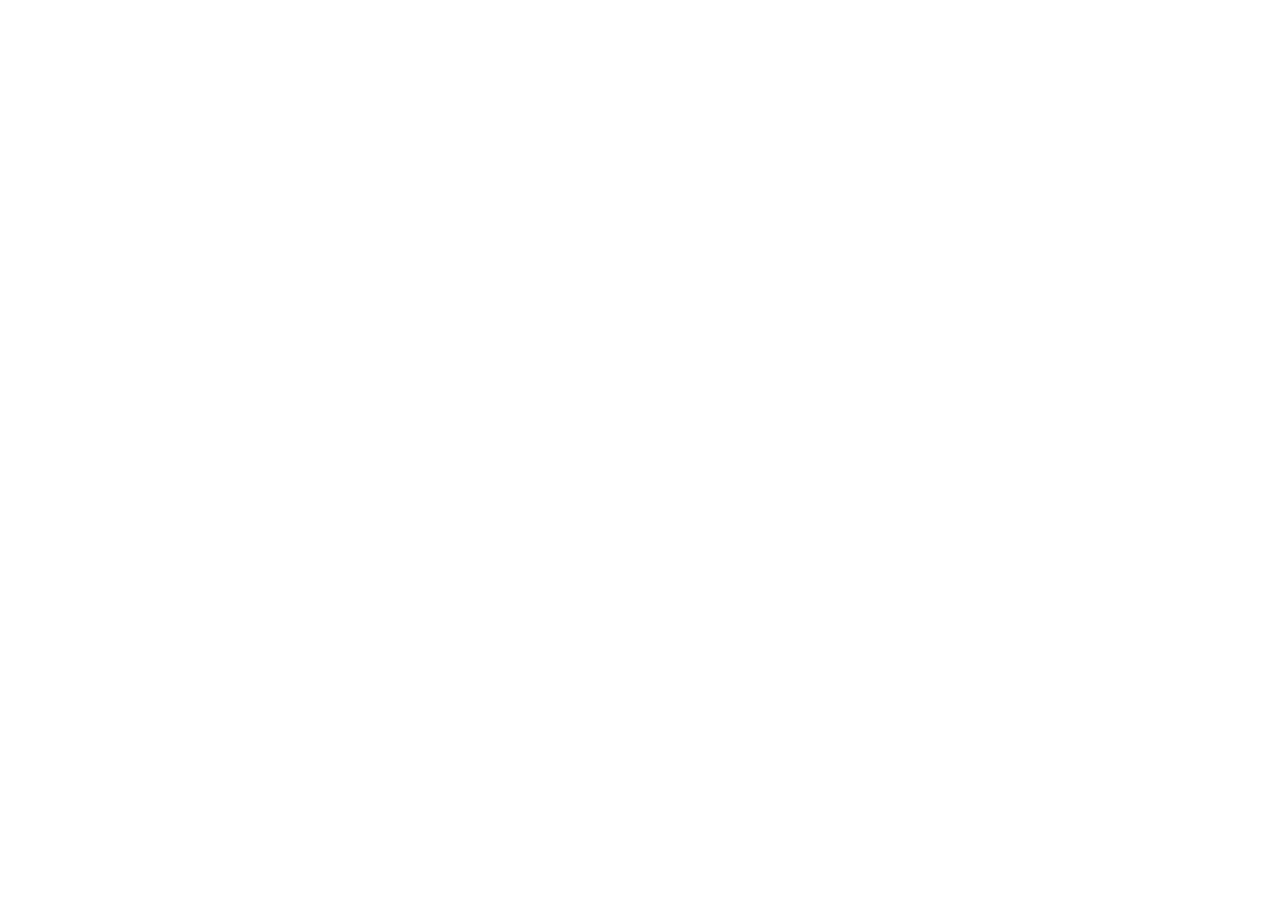
==== gifts.html @ 04a7f4a4 "Add wedding site: gifts.html" ====
<!doctype html><html lang="en"><head><meta charset="utf-8"><meta name="viewport" content="width=device-width, initial-scale=1"><meta name="theme-color" content="#fbf5e9"><meta name="description" content="Rujuta and Alexandre's wedding, 28–29 January 2027 in Pune, India."><link rel="stylesheet" href="styles.css"><title>Rujuta & Alexandre</title></head><body data-page="gifts"><div id="app"></div><script src="app.js" defer></script></body></html>
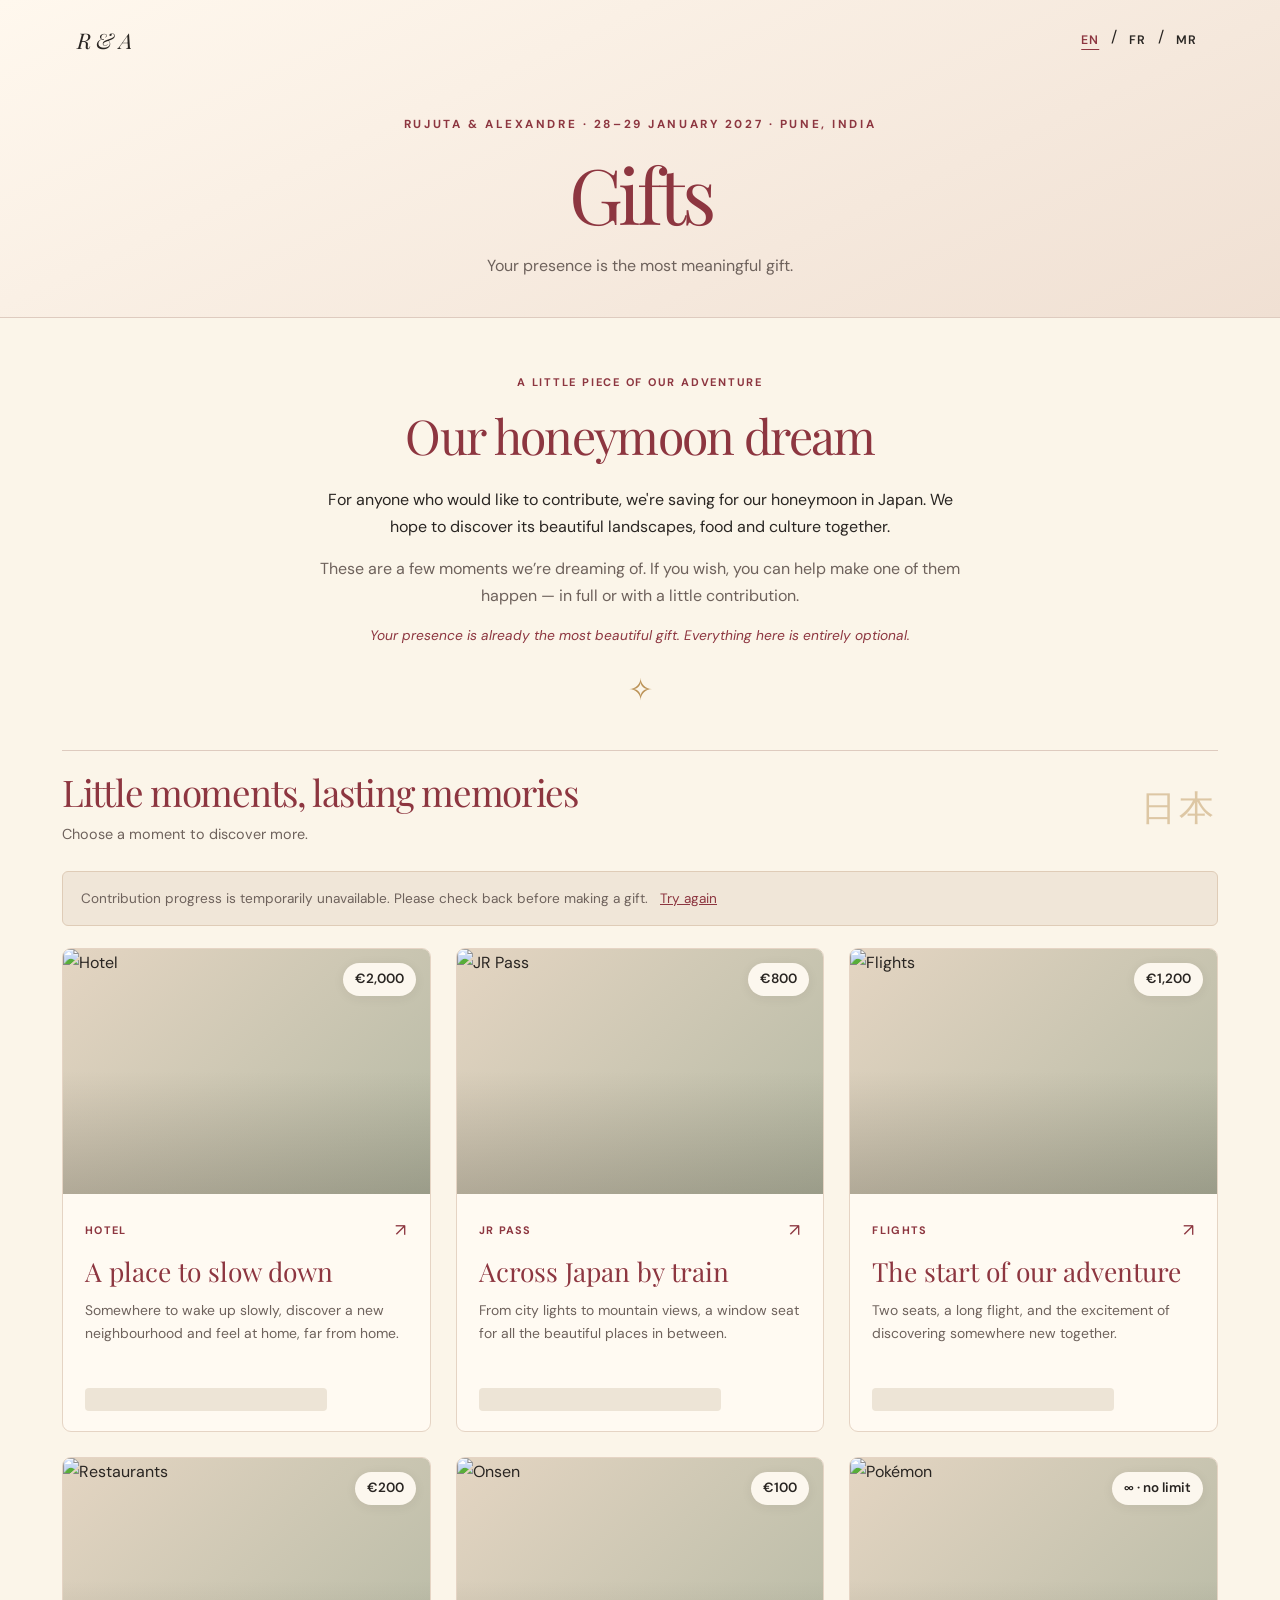
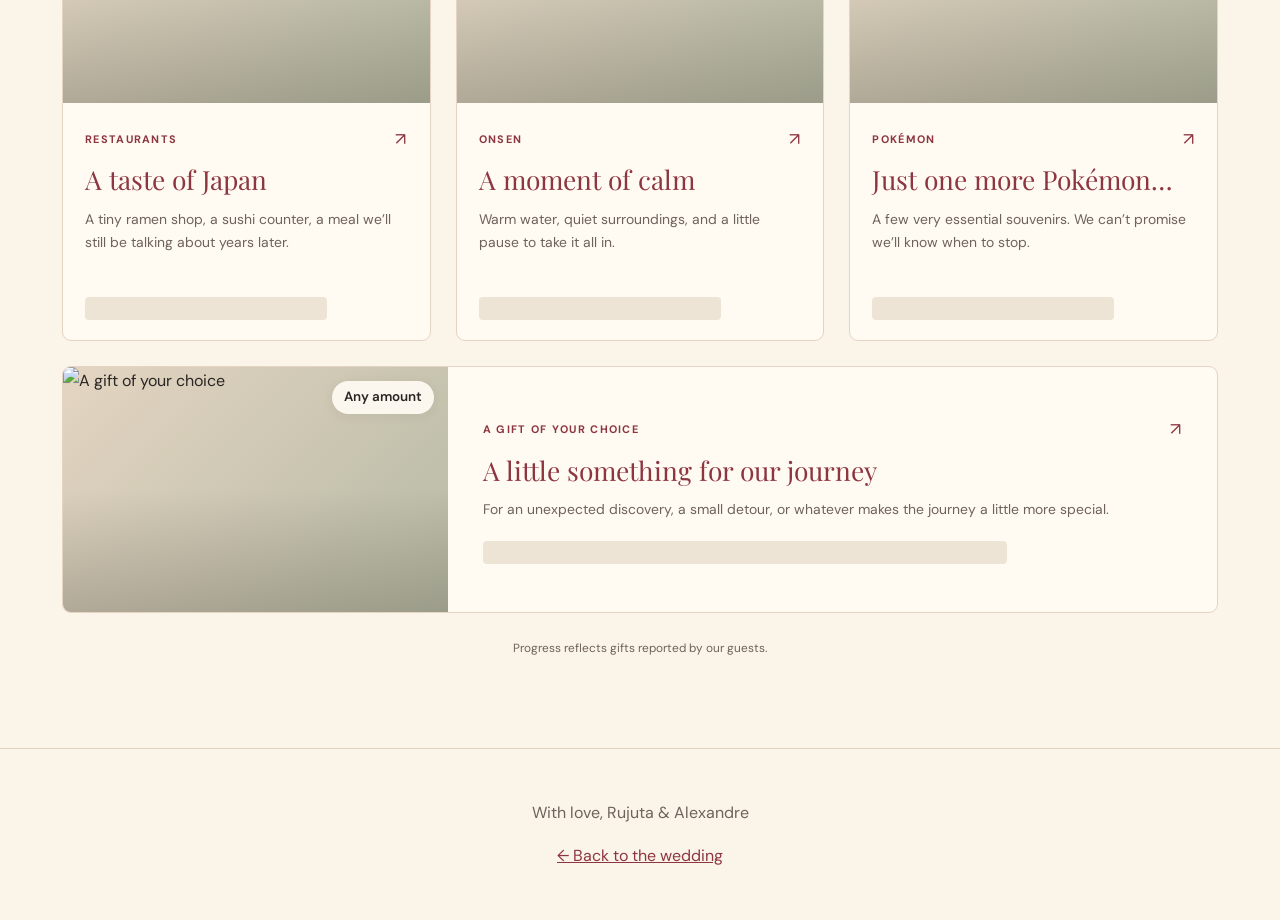
==== commit fc79873a: "Create honeymoon gift gallery with private notes and shared progress" ====
--- a/gifts.html
+++ b/gifts.html
@@ -1 +1 @@
-<!doctype html><html lang="en"><head><meta charset="utf-8"><meta name="viewport" content="width=device-width, initial-scale=1"><meta name="theme-color" content="#fbf5e9"><meta name="description" content="Rujuta and Alexandre's wedding, 28–29 January 2027 in Pune, India."><link rel="stylesheet" href="styles.css"><title>Rujuta & Alexandre</title></head><body data-page="gifts"><div id="app"></div><script src="app.js" defer></script></body></html>+<!doctype html><html lang="en"><head><meta charset="utf-8"><meta name="viewport" content="width=device-width, initial-scale=1"><meta name="theme-color" content="#fbf5e9"><meta name="description" content="Rujuta and Alexandre's wedding, 28–29 January 2027 in Pune, India."><link rel="stylesheet" href="styles.css"><link rel="stylesheet" href="gifts.css"><title>Rujuta & Alexandre</title></head><body data-page="gifts"><div id="app"></div><noscript><p style="padding:2rem;text-align:center">Please enable JavaScript to explore our honeymoon gifts. / Activez JavaScript pour découvrir nos cadeaux de voyage. / भेटी पाहण्यासाठी JavaScript सुरू करा.</p></noscript><script src="gifts.js" defer></script><script src="app.js" defer></script></body></html>
--- a/styles.css
+++ b/styles.css
@@ -0,0 +1,2 @@
+@import url('https://fonts.googleapis.com/css2?family=DM+Sans:wght@400;500;600;700&family=Playfair+Display:ital,wght@0,400;0,500;1,400&display=swap');
+:root{--cream:#fbf5e9;--red:#8d3640;--gold:#bb9256;--ink:#292522;--muted:#6e625c}*{box-sizing:border-box}html{scroll-behavior:smooth}body{margin:0;background:var(--cream);color:var(--ink);font:16px/1.7 'DM Sans',sans-serif}a{color:inherit}h1,h2,h3,p{margin-top:0}h1,h2,h3{font-family:'Playfair Display',Georgia,serif;font-weight:400;line-height:1.16}h1{font-size:clamp(3.8rem,9vw,8.8rem);letter-spacing:-.055em}h2{font-size:clamp(2.5rem,5.5vw,4.8rem);letter-spacing:-.035em}h3{font-size:1.8rem}.eyebrow{text-transform:uppercase;font-size:.73rem;letter-spacing:.22em;color:var(--red);font-weight:700}.site-header{display:flex;align-items:center;justify-content:space-between;padding:22px clamp(22px,6vw,90px);position:absolute;top:0;width:100%;z-index:4}.brand{font-family:'Playfair Display',serif;font-size:1.35rem;text-decoration:none;font-style:italic}.languages{display:flex;gap:6px}.languages button{border:0;background:transparent;color:var(--ink);font:600 .77rem 'DM Sans',sans-serif;letter-spacing:.08em;padding:9px 6px;cursor:pointer}.languages button[aria-pressed=true]{color:var(--red);text-decoration:underline;text-underline-offset:5px}.hero{min-height:95svh;display:grid;place-content:center;text-align:center;position:relative;isolation:isolate;padding:110px 24px 90px;overflow:hidden;background:linear-gradient(rgba(255,248,238,.52),rgba(255,242,229,.58)),url('https://pub-2e3024c43ee34ef781ed4df20ecad1c8.r2.dev/silk.png') center center/cover no-repeat,#f7e9d7}.hero::after{content:'';position:absolute;inset:20px;border:1px solid rgba(141,54,64,.24);pointer-events:none}.hero h1{margin:20px auto 24px;max-width:1100px;color:var(--red)}.hero .amp{display:block;font-style:italic;font-size:.60em;line-height:1.2;color:var(--gold)}.subtitle{font-size:clamp(.9rem,1.6vw,1.12rem);letter-spacing:.08em}.ornament{font-size:32px;color:var(--gold);margin:20px}.scroll-hint{position:absolute;bottom:30px;left:0;right:0;text-align:center;text-decoration:none;font-size:.76rem;letter-spacing:.14em;text-transform:uppercase;color:var(--muted)}.section{padding:100px clamp(22px,6vw,100px);max-width:1440px;margin:auto}.section-intro{text-align:center;max-width:750px;margin:0 auto 50px}.section-intro p:last-child{color:var(--muted)}.tiles{display:grid;grid-template-columns:repeat(2,1fr);gap:24px}.tile{height:clamp(310px,36vw,540px);position:relative;overflow:hidden;display:flex;align-items:end;text-decoration:none;background:#bda895;isolation:isolate}.tile img{position:absolute;inset:0;width:100%;height:100%;object-fit:cover;transition:transform .7s;z-index:-2}.tile[href="programme.html"] img{object-position:center top}.tile:after{content:'';position:absolute;inset:0;background:linear-gradient(transparent 35%,rgba(30,20,18,.8));z-index:-1}.tile:hover img,.tile:focus-visible img{transform:scale(1.05)}.tile-content{padding:32px;color:white}.tile h3{margin:5px 0;font-size:clamp(2rem,4vw,3.5rem)}.tile small{text-transform:uppercase;letter-spacing:.14em}.tile .arrow{margin-left:12px}.page-hero{padding:170px 24px 75px;text-align:center;background:linear-gradient(155deg,#fff8ee,#f0e0d3);border-bottom:1px solid #decbbf}.page-hero h1{font-size:clamp(3.4rem,8vw,6rem);margin:14px auto;color:var(--red)}.page-hero p{max-width:650px;margin:auto;color:var(--muted)}.content{max-width:970px;margin:0 auto;padding:65px 24px 120px}.photo{width:100%;max-height:450px;object-fit:cover;display:block;margin:24px 0 45px}.panel{padding:35px;background:#fffaf2;border:1px solid #e7d6c7;margin:22px 0}.panel h3{color:var(--red);margin:0 0 10px}.panel p:last-child{margin-bottom:0}.button-link{display:inline-block;padding:12px 22px;background:var(--red);color:white;text-decoration:none;margin-top:14px}.schedule-day{margin:35px 0 65px}.schedule-day>h2{font-size:2.4rem;color:var(--red)}.event{display:grid;grid-template-columns:160px 1fr;gap:26px;padding:22px 0;border-bottom:1px solid #ddcbbc}.event time{font-weight:700;color:var(--red)}.event h3{font-size:1.6rem;margin:0 0 6px}.event p{color:var(--muted);margin:0}.notice{padding:22px;border-left:3px solid var(--gold);background:#fffaf2}.back{display:inline-block;margin:0 0 25px;color:var(--red);text-decoration:none}.site-footer{text-align:center;padding:50px 20px;border-top:1px solid #e3d1c0;color:var(--muted)}.site-footer a{color:var(--red)}.tag{font-size:.8rem;letter-spacing:.1em;text-transform:uppercase;color:var(--red)}.gift-goal{display:flex;gap:20px;align-items:center}.gift-goal span{font-size:2.5rem;color:var(--red)}@media(max-width:700px){.site-header{padding:17px 18px}.tiles{grid-template-columns:1fr}.tile{height:390px}.section{padding:70px 20px}.event{grid-template-columns:1fr;gap:3px}.panel{padding:22px}.gift-goal{align-items:flex-start}.page-hero{padding-top:135px}}@media(prefers-reduced-motion:reduce){html{scroll-behavior:auto}.tile img{transition:none}}.venue-actions{display:flex;flex-wrap:wrap;gap:12px;margin:22px 0 35px}.button-link.outline{background:transparent;color:var(--red);border:1px solid var(--red)}.compact-info{margin:35px 0;padding-top:16px;border-top:1px solid #decbbf}.compact-info h3{font-size:1.4rem;margin:20px 0 5px;color:var(--red)}.compact-info p{margin:0 0 20px}.menu-toggle{display:grid;grid-template-columns:1fr 1fr;gap:8px;margin:0 0 30px}.menu-toggle button{font:600 .88rem 'DM Sans',sans-serif;cursor:pointer;padding:15px 8px;color:var(--red);background:#fffaf2;border:1px solid #d9baac}.menu-toggle button[aria-pressed=true]{background:var(--red);color:#fff}.menu-category{padding:25px 0;border-bottom:1px solid #e2d1c4}.menu-category h3{color:var(--red)}.menu-category ul{list-style:none;padding:0;margin:0;display:grid;gap:12px}.menu-category li{font-weight:600}.dish-desc{font-weight:400;color:var(--muted)}.paynow-panel{text-align:center}.paynow-qr{display:block;width:min(100%,330px);height:auto;margin:20px auto 6px;background:#fff;padding:10px;border:1px solid #e7d6c7}.paynow-save a{color:var(--red);text-underline-offset:3px}.gift-methods{margin:30px 0}.gift-method{border:1px solid #e7d6c7;background:#fffaf2;margin:12px 0}.gift-method summary{cursor:pointer;padding:19px 22px;color:var(--red);font-family:'Playfair Display',Georgia,serif;font-size:1.4rem;list-style:none;display:flex;align-items:center;justify-content:space-between}.gift-method summary::-webkit-details-marker{display:none}.gift-method summary::after{content:'+';font-family:'DM Sans',sans-serif;font-size:1.4rem}.gift-method[open] summary::after{content:'−'}.gift-method[open] summary{border-bottom:1px solid #e7d6c7}.gift-method-body{padding:20px 22px 26px}.bank-details{display:grid;grid-template-columns:repeat(2,minmax(0,1fr));gap:18px;margin:20px 0 0}.bank-details dt{color:var(--muted);font-size:.82rem}.bank-details dd{margin:4px 0 0;font-weight:600;overflow-wrap:anywhere}.paynow-panel{text-align:center}@media(max-width:620px){.bank-details{grid-template-columns:1fr}}
--- a/gifts.css
+++ b/gifts.css
@@ -0,0 +1,111 @@
+/* Honeymoon gifts: a collection of memories, with payment details one step away. */
+body[data-page="gifts"] .content{max-width:1220px;padding:55px 32px 90px}
+body[data-page="gifts"] .page-hero{padding:115px 24px 38px}
+body[data-page="gifts"] .page-hero h1{font-size:clamp(3.4rem,6vw,4.8rem)}
+.honeymoon-intro{max-width:720px;margin:0 auto 42px;text-align:center;position:relative}
+.honeymoon-intro .eyebrow{font-size:.69rem;letter-spacing:.16em;margin-bottom:16px}
+.honeymoon-intro h2{font-size:clamp(2.3rem,4vw,3rem);color:var(--red);margin-bottom:22px}
+.honeymoon-intro>p:not(.eyebrow){max-width:660px;margin:0 auto 15px}
+.honeymoon-intro .gift-invitation{color:var(--muted)}
+.honeymoon-intro .gift-optional{font-size:.86rem;font-style:italic;color:var(--red)}
+.gift-flourish{display:inline-block;color:var(--gold);font-size:30px;line-height:1;margin-top:12px}
+.gift-collection-heading{display:flex;align-items:center;justify-content:space-between;padding:20px 0 25px;border-top:1px solid #decbbf}
+.gift-collection-heading h2{font-size:clamp(1.7rem,3vw,2.3rem);margin:0 0 8px;color:var(--red)}
+.gift-collection-heading p{margin:0;color:var(--muted);font-size:.9rem}
+.gift-collection-heading>span{font-family:Georgia,serif;font-size:2.2rem;color:#bb925677;letter-spacing:.1em;margin-left:20px}
+.gift-grid{display:grid;grid-template-columns:repeat(3,minmax(0,1fr));gap:25px}
+.gift-card{position:relative;background:#fffaf2;border:1px solid #e5d4c4;border-radius:9px;overflow:hidden;transition:box-shadow .25s,transform .25s}
+.gift-card:has(button:not(:disabled)):hover{transform:translateY(-5px);box-shadow:0 15px 35px #5d352010}
+.gift-card-button{display:block;width:100%;height:100%;border:0;background:transparent;color:inherit;padding:0;text-align:left;font:inherit;cursor:pointer}
+.gift-card-button:disabled{cursor:default;opacity:1;color:inherit}
+.gift-card-button:focus-visible{outline:3px solid var(--red);outline-offset:-4px}
+.gift-card-photo{aspect-ratio:1.5;position:relative;overflow:hidden;background:linear-gradient(135deg,#e4d5c2,#b5b9a4)}
+.gift-card-photo img{display:block;width:100%;height:100%;object-fit:cover;transition:transform .6s}
+.gift-card-button:not(:disabled):hover .gift-card-photo img{transform:scale(1.04)}
+.gift-card-photo::after{content:'';position:absolute;inset:50% 0 0;background:linear-gradient(transparent,#30271c33);pointer-events:none}
+.gift-price{position:absolute;z-index:1;top:14px;right:14px;padding:5px 12px;background:#fffaf2f2;border-radius:100px;font-size:.84rem;font-weight:600;box-shadow:0 2px 12px #28201a10}
+.gift-card-copy{padding:22px 22px 20px}
+.gift-card-tag{display:flex;align-items:center;justify-content:space-between;font-size:.68rem;letter-spacing:.12em;text-transform:uppercase;color:var(--red);font-weight:700;margin-bottom:10px}
+.gift-card-tag span{font-size:1.1rem;font-weight:400}
+.gift-card h3{font-size:1.65rem;line-height:1.2;margin:0 0 12px;color:var(--red)}
+.gift-card p{font-size:.87rem;line-height:1.65;color:var(--muted);margin:0 0 20px;min-height:4.95em}
+.gift-progress{height:5px;border-radius:5px;overflow:hidden;background:#e9decf;margin:18px 0 8px}
+.gift-progress>span{height:100%;display:block;background:var(--red);border-radius:inherit;transition:width .6s}
+.gift-progress-label{display:flex;justify-content:space-between;gap:10px;font-size:.67rem;color:var(--muted);line-height:1.5}
+.gift-progress-label>span:last-child{text-align:right}
+.gift-open-total{font-size:.76rem;color:var(--red);border-top:1px solid #e9decf;padding-top:13px}
+.gift-card-open{grid-column:1 / -1}
+.gift-card-open .gift-card-button{display:grid;grid-template-columns:1fr 2fr;align-items:center}
+.gift-card-open .gift-card-photo{height:100%;min-height:245px;aspect-ratio:auto}
+.gift-card-open .gift-card-copy{padding:28px 35px}
+.gift-card-open p{min-height:0}
+.gift-progress-note{font-size:.74rem;text-align:center;color:var(--muted);margin:25px 0 0}
+.gift-status{padding:15px 18px;margin:0 0 22px;background:#f0e6d8;border:1px solid #dfccb7;border-radius:6px;color:var(--muted);font-size:.85rem}
+.gift-status[hidden]{display:none}
+.gift-text-button{font:inherit;color:var(--red);border:0;background:none;text-decoration:underline;cursor:pointer;padding:0 8px}
+.gift-progress-placeholder{display:block;height:23px;background:#ede4d6;border-radius:4px;margin-top:18px;max-width:75%}
+.is-funded{border-color:var(--gold);box-shadow:0 0 0 2px #bb925629,0 5px 25px #bb925615}
+.is-funded::after{content:'';position:absolute;inset:0;background:linear-gradient(115deg,transparent 20%,#fff8e1a8 45%,transparent 70%);transform:translateX(-140%);animation:gift-shimmer 7s ease-in-out infinite;pointer-events:none}
+.is-funded .gift-progress>span{background:var(--gold)}
+.gift-funded-badge{position:absolute;bottom:15px;left:15px;z-index:1;background:#fff4dcef;color:#684b21;padding:6px 13px;border:1px solid #dac092;border-radius:100px;font-size:.76rem}
+.gift-card .gift-funded-thanks{min-height:0;font-style:italic;color:#785a2b;margin:12px 0 0;font-size:.75rem}
+@keyframes gift-shimmer{0%,65%{transform:translateX(-140%)}90%,100%{transform:translateX(140%)}}
+.gift-dialog-open{overflow:hidden}
+.gift-dialog{width:min(1060px,calc(100% - 48px));max-width:none;max-height:calc(100svh - 48px);padding:0;border:1px solid #e6d6c2;border-radius:12px;background:var(--cream);color:var(--ink);overflow:auto;box-shadow:0 35px 120px #1f160d55;overscroll-behavior:contain}
+.gift-dialog::backdrop{background:#211a16a8;backdrop-filter:blur(5px)}
+.gift-dialog[open]{animation:gift-dialog-enter .3s ease both}
+@keyframes gift-dialog-enter{from{opacity:0}to{opacity:1}}
+::view-transition-group(gift-photo){animation-duration:540ms;animation-timing-function:cubic-bezier(.22,1,.36,1);overflow:hidden}
+::view-transition-old(root),::view-transition-new(root){animation:none;mix-blend-mode:normal}
+::view-transition-old(gift-photo),::view-transition-new(gift-photo){height:100%;object-fit:cover}
+.gift-dialog-top{display:grid;grid-template-columns:43% 57%;min-height:480px}
+.gift-dialog-image{position:relative;min-height:100%;transform-origin:top left;z-index:1;background:#d9c6b0}
+.gift-dialog-image>img{position:absolute;inset:0;width:100%;height:100%;object-fit:cover}
+.gift-dialog-image::after{content:'';position:absolute;inset:60% 0 0;background:linear-gradient(transparent,#271d1590)}
+.gift-dialog-image-label{position:absolute;bottom:28px;left:28px;color:#fff8ee;font-family:'Playfair Display',Georgia,serif;font-size:2rem;z-index:1}
+.gift-dialog-details{padding:45px 38px 32px}
+.gift-dialog-details>.eyebrow{padding-right:25px;margin-bottom:16px}
+.gift-dialog h2{font-size:2.5rem;color:var(--red);margin:0 0 20px}
+.gift-dialog-details>p{font-size:.9rem;color:var(--muted)}
+.gift-dialog h3{font-size:1.5rem;color:var(--red)}
+.gift-payment-area{border-top:1px solid #dfcdbb;margin-top:25px;padding-top:25px}
+.gift-payment-area>p{font-size:.85rem;color:var(--muted)}
+.gift-dialog .gift-methods{margin:18px 0}
+.gift-dialog .gift-method{border-radius:5px;background:#fffaf2}
+.gift-dialog .gift-method summary{font-size:1.1rem;padding:14px 16px}
+.gift-dialog .gift-method-body{padding:16px;font-size:.82rem}
+.gift-dialog .bank-details{grid-template-columns:1fr;gap:12px}
+.gift-dialog .bank-details dt{font-size:.7rem}
+.gift-dialog .paynow-qr{max-width:230px}
+.gift-dialog .gift-transfer-note{font-size:.72rem;line-height:1.6;margin-bottom:10px}
+.gift-close{position:absolute;top:13px;right:13px;z-index:4;display:grid;place-items:center;width:34px;height:34px;border:1px solid #d6c4b1;border-radius:50%;background:#fffaf2ef;font:25px/1 sans-serif;color:var(--red);cursor:pointer}
+.gift-close:disabled{opacity:.5;cursor:wait}
+.gift-record{padding:25px 38px;border-top:1px solid #dfcdbb;background:#f5eddf}
+.gift-record-toggle{display:flex;width:100%;align-items:center;justify-content:space-between;gap:18px;padding:3px 0;border:0;background:none;text-align:left;color:var(--red);font:1.35rem/1.35 'Playfair Display',Georgia,serif;cursor:pointer}
+.gift-record-toggle:disabled{opacity:.5;cursor:default}
+.gift-contribution-form{padding-top:28px}
+.gift-contribution-form>p{font-size:.86rem;color:var(--muted)}
+.gift-coverage{display:flex;flex-wrap:wrap;gap:12px;border:0;padding:0;margin:18px 0 22px}
+.gift-coverage>label{padding:10px 15px;background:#fffaf2;border:1px solid #d7c3b0;border-radius:5px;font-size:.85rem;cursor:pointer}
+.gift-coverage>label:has(input:checked){border-color:var(--red);background:#8d36400a}
+.gift-contribution-form input[type=radio],.gift-contribution-form input[type=checkbox]{accent-color:var(--red);width:17px;height:17px;vertical-align:middle;flex-shrink:0}
+.gift-form-row{display:grid;grid-template-columns:1fr 1fr;gap:20px}
+.gift-contribution-form label{font-size:.84rem;font-weight:500}
+.gift-contribution-form label>span{font-size:.72rem;font-weight:400;color:var(--muted)}
+.gift-contribution-form input:not([type=radio]):not([type=checkbox]),.gift-contribution-form textarea{display:block;box-sizing:border-box;width:100%;margin:7px 0 0;border:1px solid #d8c5b2;border-radius:5px;background:#fffaf2;color:var(--ink);padding:12px;font:inherit;font-size:1rem;line-height:1.5}
+.gift-contribution-form input[readonly]{background:#ede3d5!important;color:var(--muted)!important}
+.gift-contribution-form textarea{resize:vertical;min-height:95px}
+.gift-contribution-form .gift-field-hint{font-size:.73rem;margin:10px 0 20px}
+.gift-transfer-confirm{display:flex;gap:9px;align-items:center;margin:22px 0}
+.gift-submit{padding:13px 23px;border:1px solid var(--red);border-radius:5px;background:var(--red);color:#fffaf2;font:500 .9rem/1.5 'DM Sans',sans-serif;cursor:pointer}
+.gift-submit:disabled{opacity:.65;cursor:wait}
+.gift-form-error{color:var(--red)!important;background:#8d36400c;padding:14px;border-radius:5px}
+.gift-success{text-align:center;padding:16px;color:var(--red)}
+.gift-success>span{display:block;font-size:2rem;color:var(--gold)}
+.gift-success h3{margin:10px 0}
+.gift-success p{font-size:.9rem;max-width:600px;margin:0 auto;color:var(--muted)}
+.gift-honeypot,.visually-hidden{position:absolute!important;width:1px;height:1px;padding:0;margin:-1px;overflow:hidden;clip:rect(0,0,0,0);white-space:nowrap;border:0}
+.gift-checking{font-size:.8rem!important;color:var(--muted)}
+@media(max-width:950px){.gift-grid{grid-template-columns:repeat(2,minmax(0,1fr))}.gift-dialog-details{padding:40px 25px 25px}.gift-dialog-top{grid-template-columns:40% 60%}.gift-dialog h2{font-size:2rem}}
+@media(max-width:620px){body[data-page="gifts"] .content{padding:38px 20px 65px}.honeymoon-intro{margin-bottom:28px}.honeymoon-intro>p:not(.eyebrow){font-size:.9rem}.gift-grid{grid-template-columns:1fr;gap:20px}.gift-card-photo{aspect-ratio:1.65}.gift-card h3{font-size:1.8rem}.gift-card p{min-height:0}.gift-card-copy{padding:22px}.gift-card-open .gift-card-button{display:block}.gift-card-open .gift-card-photo{height:auto;min-height:0;aspect-ratio:1.65}.gift-card-open .gift-card-copy{padding:22px}.gift-collection-heading>span{font-size:1.8rem}.gift-dialog{width:calc(100% - 24px);max-height:calc(100svh - 24px);border-radius:9px}.gift-dialog-top{display:block;min-height:0}.gift-dialog-image{min-height:0;height:220px}.gift-dialog-image-label{bottom:20px;left:23px;font-size:1.7rem}.gift-dialog-details{padding:28px 22px 24px}.gift-close{position:sticky;float:right;top:10px;right:10px;margin:10px 10px -44px 0}.gift-dialog-details>.eyebrow{padding-right:0}.gift-record{padding:24px 22px}.gift-form-row{grid-template-columns:1fr;gap:16px}.gift-submit{width:100%}.gift-coverage{gap:8px}.gift-coverage>label{font-size:.8rem}.gift-progress-label{font-size:.72rem}}
+@media(prefers-reduced-motion:reduce){.gift-card,.gift-card-photo img,.gift-progress>span{transition:none}.is-funded::after,.gift-dialog[open]{animation:none}.is-funded::after{display:none}}
